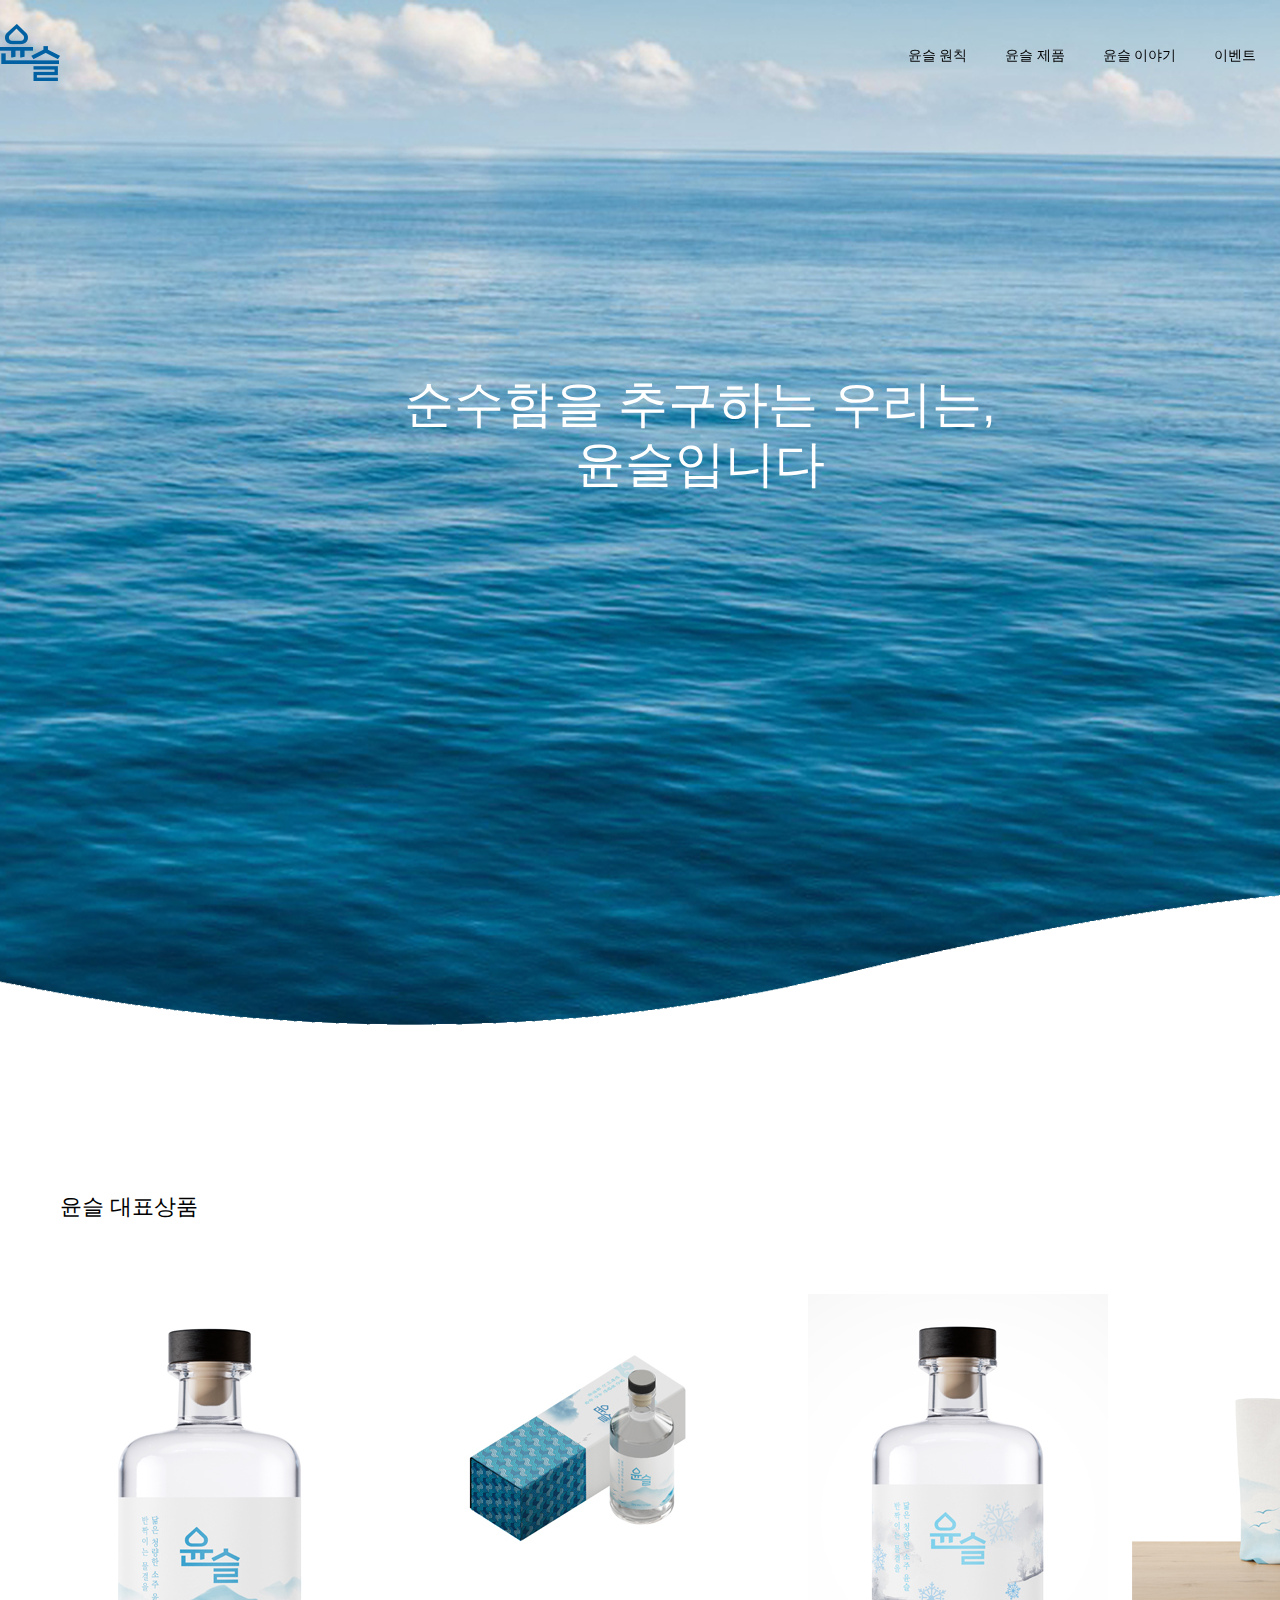
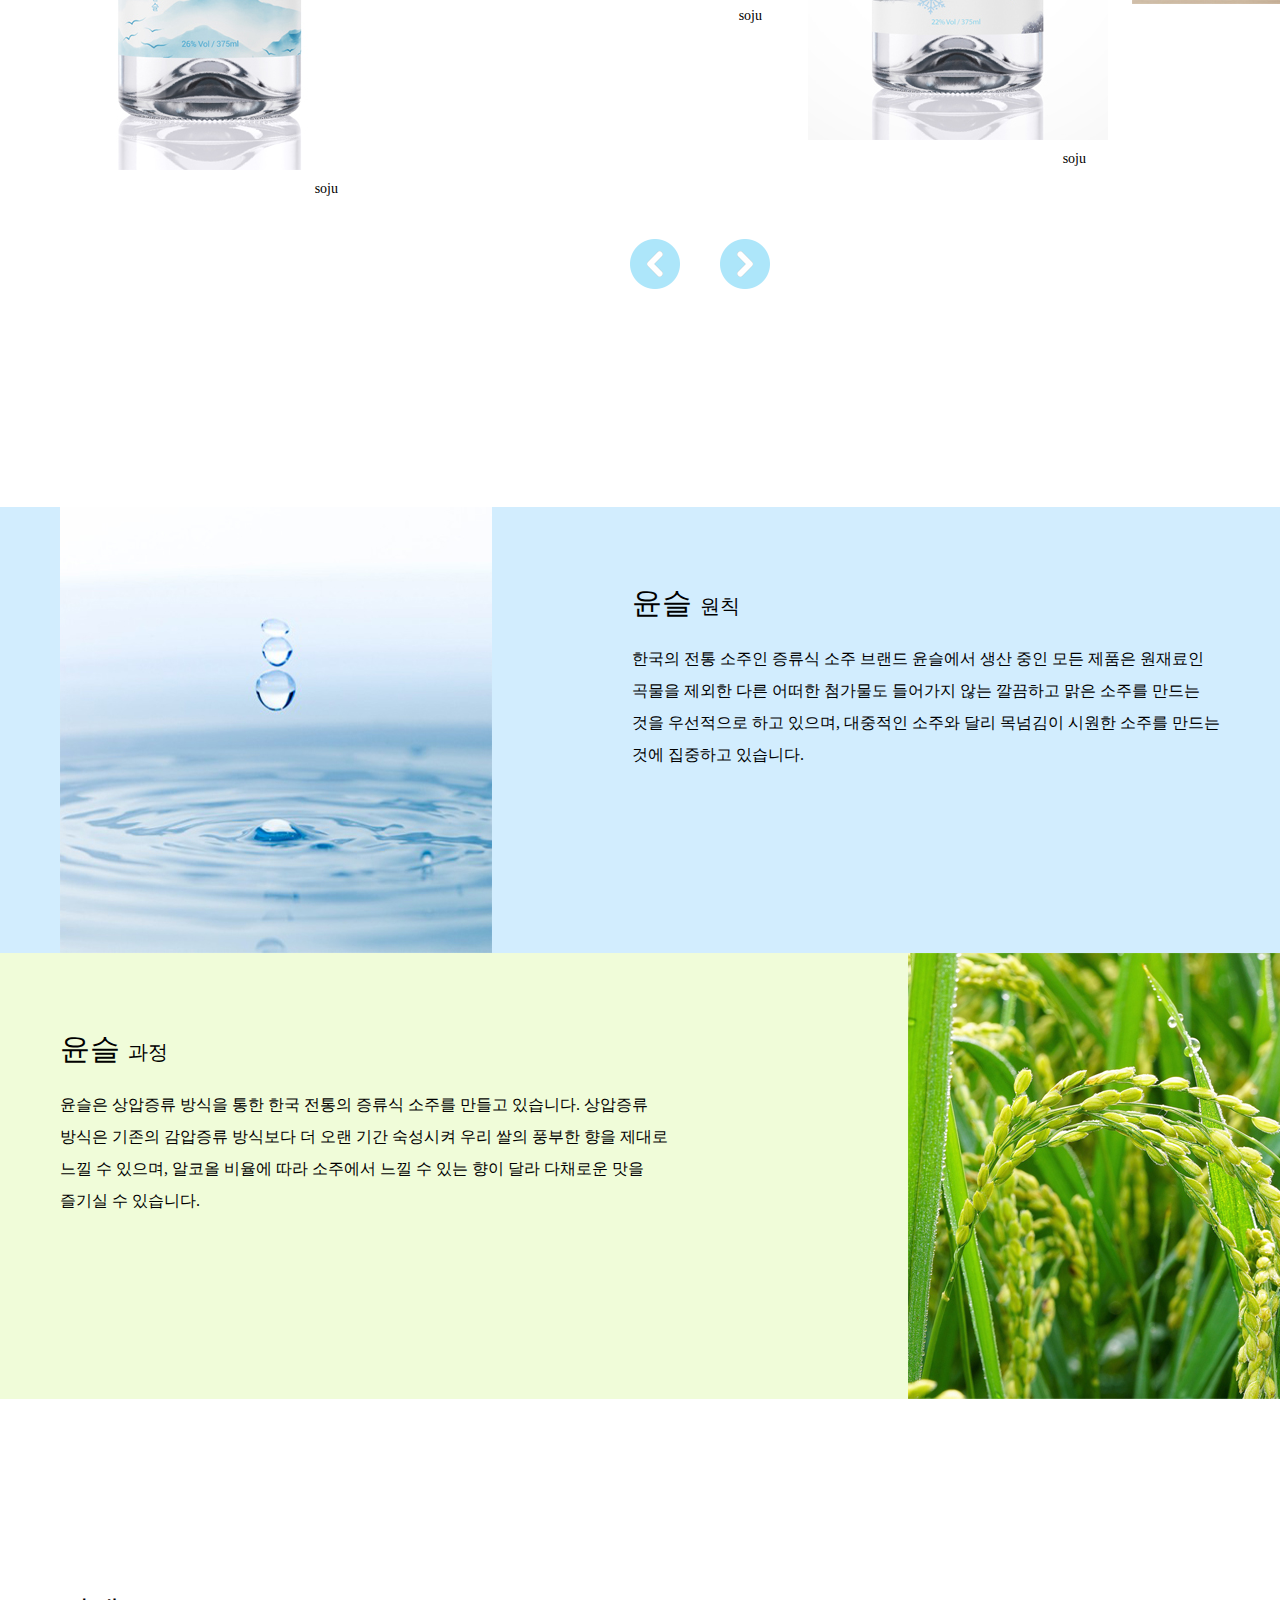
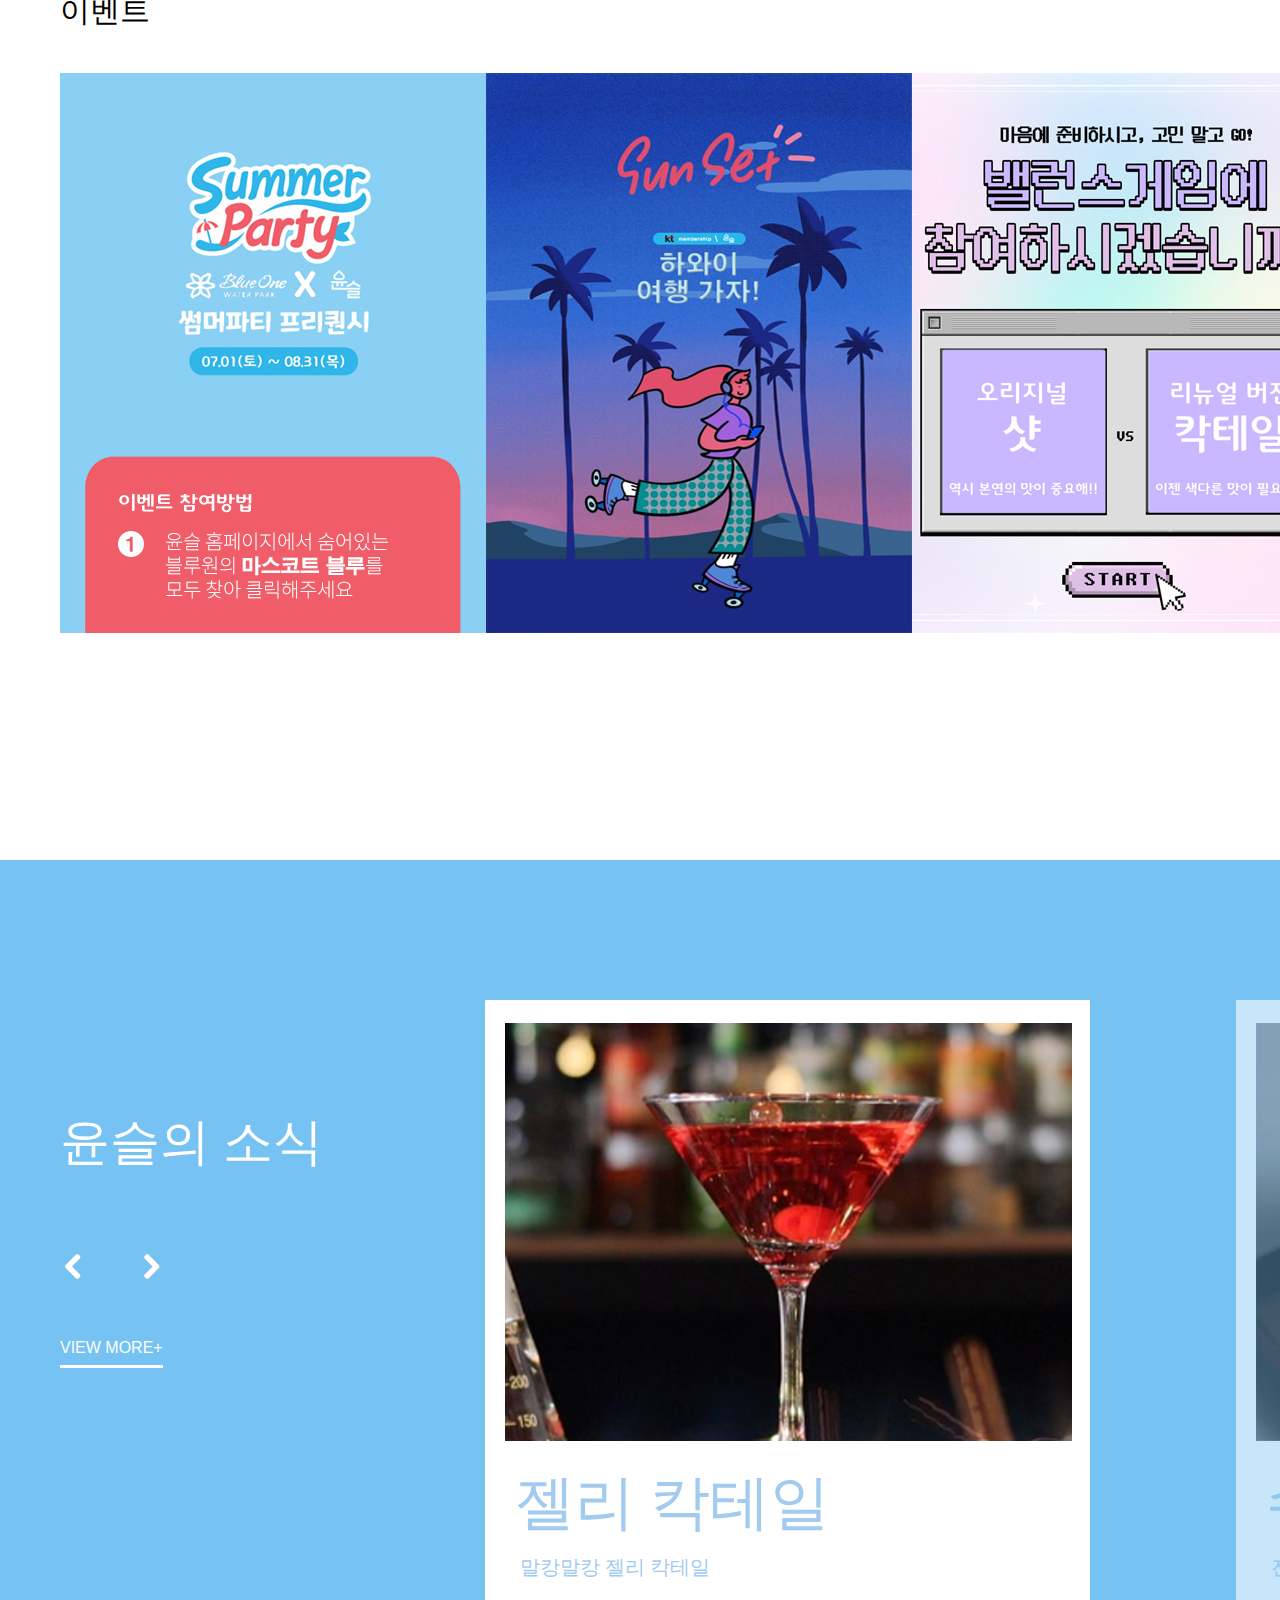
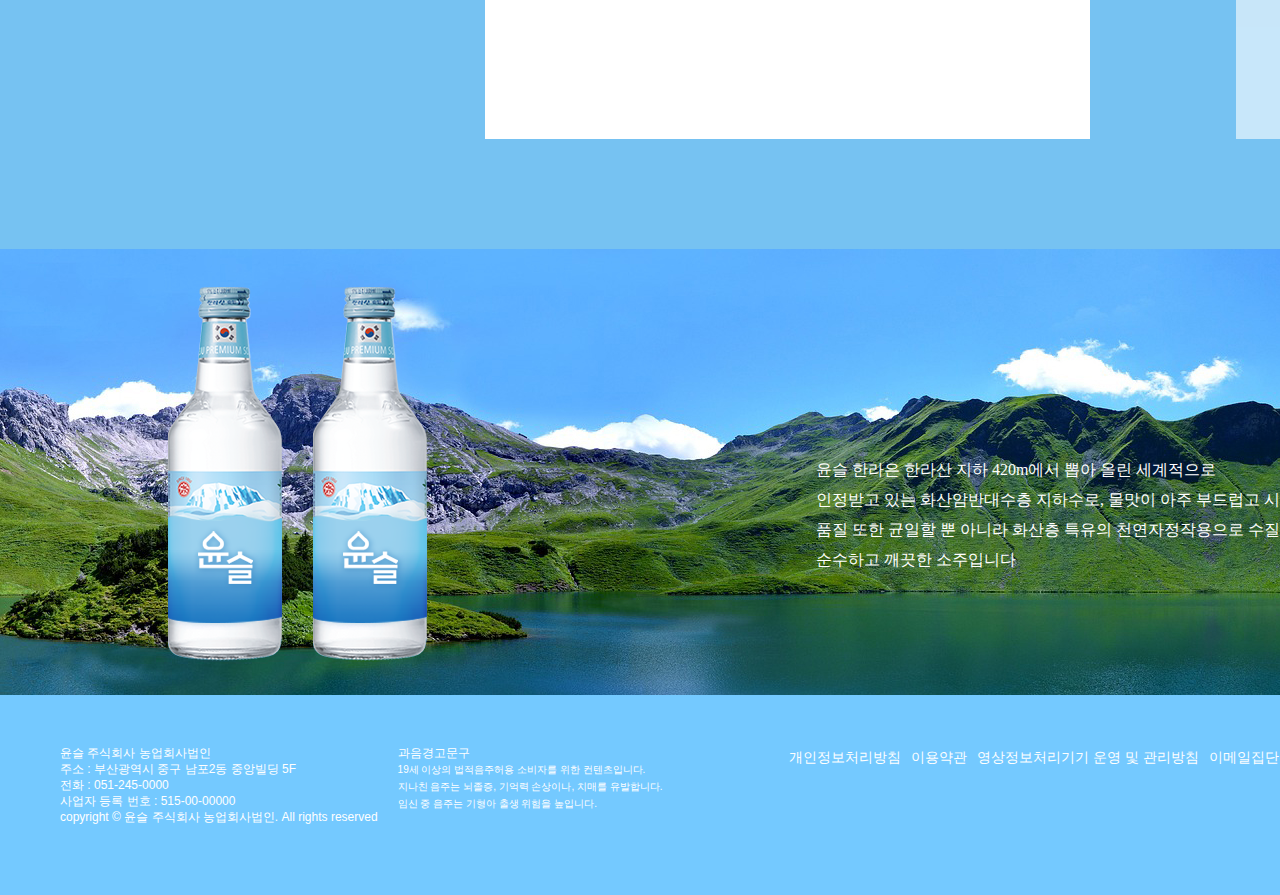
==== index.html @ ff60079a "Add files via upload" ====
<!DOCTYPE html>
<html lang="ko">
<head>
    <meta charset="UTF-8">
    <meta http-equiv="X-UA-Compatible" content="IE=edge">
    <meta name="viewport" content="width=1400">
    <title>윤슬</title>
    <link rel="icon" type="image/png" sizes="32x32" href="images/favicon.png">
    <link rel="stylesheet" href="css/style.css">
</head>
<body>
    <div id="header_wrap">
        <img src="images/new_header.png" alt="header_bacground">
        <p>순수함을 추구하는 우리는,<br>
            윤슬입니다</p>
        <div class="header">
            <div class="top">
                <h1><a href="index.html"><img src="images/logo.png" alt="윤슬logo"></a></h1>
                <ul class="gnb">
                    <li>
                        <a href="javascript:return flase">윤슬 원칙</a>
                        <div class="sub_wrap">
                            <div class="sub">
                                <div class="sub_inner">
                                    <ul>
                                        <li><a href="javascript:return flase">회사소개</a></li>
                                        <li><a href="javascript:return flase">BI</a></li>
                                    </ul>
                                </div>
                            </div>
                        </div>
                    </li>
                    <li>
                        <a href="javascript:return flase">윤슬 제품</a>
                        <div class="sub_wrap">
                            <div class="sub">
                                <div class="sub_inner">
                                    <ul>
                                        <li><a href="javascript:return flase">DRINK</a></li>
                                        <li><a href="javascript:return flase">ACC</a></li>
                                    </ul>
                                </div>
                            </div>
                        </div>
                    </li>
                    <li>
                        <a href="javascript:return flase">윤슬 이야기</a>
                        <div class="sub_wrap">
                            <div class="sub">
                                <div class="sub_inner">
                                    <ul>
                                        <li><a href="javascript:return flase">NEWS</a></li>
                                    </ul>
                                </div>
                            </div>
                        </div>
                    </li>
                    <li>
                        <a href="javascript:return flase">이벤트</a>
                        <div class="sub_wrap">
                            <div class="sub">
                                <div class="sub_inner">
                                    <ul>
                                        <li><a href="javascript:return flase">공지사항</a></li>
                                        <li><a href="javascript:return flase">매장</a></li>
                                        <li><a href="javascript:return flase">Contact Us</a></li>
                                    </ul>
                                </div>
                            </div>
                        </div>
                    </li>
                </ul>
            </div>
        </div>
    </div>
    <div id="product_wrap">
        <div class="product">
            <div class="left_btn1"><img src="images/left_arrow.png" alt="" class="left_btn"></div>
            <div class="right_bnt1"><img src="images/right_arrow.png" alt="" class="right_btn"></div>
            <p>윤슬 대표상품</p>
            <ul>
                <li>
                    <a href="javascript:return flase"><img src="images/summer2.jpg" alt=""></a>
                    <p>soju</p>
                </li>
                <li>
                    <a href="javascript:return flase"><img src="images/bottle_box1.jpg" alt=""></a>
                    <p>soju</p>
                </li>
                <li>
                    <a href="javascript:return flase"><img src="images/winter2.jpg" alt=""></a>
                    <p>soju</p>
                </li>
                <li>
                    <a href="javascript:return flase"><img src="images/eco_bag1.jpg" alt=""></a>
                    <p>eco bag</p>
                </li>
                <li>
                    <a href="javascript:return flase"><img src="images/mug1.jpg" alt=""></a>
                    <p>mug</p>
                </li>
            </ul>
        </div>
    </div>
    <div id="brand">
        <div class="brand1">
            <div class="brand1_inner">
                <img src="images/water_1.jpg" alt="water_1">
                <div>
                    <p>윤슬 <span>원칙</span></p>
                    <p>한국의 전통 소주인 증류식 소주 브랜드 윤슬에서 생산 중인 모든 제품은 원재료인<br>
                        곡물을 제외한 다른 어떠한 첨가물도 들어가지 않는 깔끔하고 맑은 소주를 만드는<br>
                        것을 우선적으로 하고 있으며, 대중적인 소주와 달리 목넘김이 시원한 소주를 만드는<br>
                        것에 집중하고 있습니다.</p>
                </div>
            </div>
        </div>
        <div class="brand2">
            <div class="brand2_inner">
                <div>
                    <p>윤슬 <span>과정</span></p>
                    <p>윤슬은 상압증류 방식을 통한 한국 전통의 증류식 소주를 만들고 있습니다. 상압증류<br>
                        방식은 기존의 감압증류 방식보다 더 오랜 기간 숙성시켜 우리 쌀의 풍부한 향을 제대로<br>
                        느낄 수 있으며, 알코올 비율에 따라 소주에서 느낄 수 있는 향이 달라 다채로운 맛을<br>
                        즐기실 수 있습니다.</p>
                </div>
                <img src="images/rice.jpg" alt="rice">
            </div>
        </div>
    </div>
    <div id="event">
        <p>이벤트</p>
        <ul>
            <li>
                <a href="javascript:return flase">
                    <div class="event_img">
                        <img src="images/event1.jpg" alt="">
                    </div>
                    <div class="event_text1">
                        <p>윤슬 이벤트1</p>
                        <p>윤슬 썸머파티 프리퀀시</p>
                    </div>
                    <div class="event_text2">
                        <p>이벤트 참여하기</p>
                    </div>
                </a>
            </li>
            <li>
                <a href="javascript:return flase">
                    <div class="event_img">
                        <img src="images/event2.jpg" alt="">
                    </div>
                    <div class="event_text1">
                        <p>윤슬 이벤트2</p>
                        <p>올해는 해외여행 가자!!</p>
                    </div>
                    <div class="event_text2">
                        <p>이벤트 참여하기</p>
                    </div>
                </a>
            </li>
            <li>
                <a href="javascript:return flase">
                    <div class="event_img">
                        <img src="images/event3.jpg" alt="">
                    </div>
                    <div class="event_text1">
                        <p>윤슬 이벤트3</p>
                        <p>두근두근 밸런스게임</p>
                    </div>
                    <div class="event_text2">
                        <p>이벤트 참여하기</p>
                    </div>
                </a>
            </li>
        </ul>
    </div>
    <div id="news_wrap">
        <div class="news">
            <p>윤슬의 소식</p>
            <div>
                <div class="left_btn2"><img src="images/left_btn2.png" alt=""></div>
                <div class="right_btn2"><img src="images/right_btn2.png" alt=""></div>
                <!-- <a href="" class="left_btn2"><img src="images/left_btn2.png" alt=""></a>
                <a href="" class="right_btn2"><img src="images/right_btn2.png" alt=""></a> -->
            </div>
                <a href="" class="view_more">VIEW MORE+</a>
            <div class="slide">
                <div class="slide1">
                    <div class="box1">
                        <a href="javascript:return flase">
                            <div>
                                <img src="images/story_img1.jpg" alt="">
                            </div>
                            <p>젤리 칵테일</p>
                            <p>말캉말캉 젤리 칵테일</p>
                        </a>
                    </div>
                    <div class="box2">
                        <a href="javascript:return flase">
                            <div>
                                <img src="images/story_img.jpg" alt="">
                            </div>
                            <p>수정과</p>
                            <p>전통 음료 수정과를 칵테일로 표현한 '코리안 스윗 드림'</p>
                        </a>
                    </div>
                </div>
                <div class="slide2">
                    <div class="box1">
                        <a href="javascript:return flase">
                            <div>
                                <img src="images/story_img.jpg" alt="">
                            </div>
                            <p>수정과</p>
                            <p>전통 음료 수정과를 칵테일로 표현한 '코리안 스윗 드림'</p>
                        </a>
                    </div>
                    <div class="box2">
                        <a href="javascript:return flase">
                            <div>
                                <img src="images/story_img1.jpg" alt="">
                            </div>
                            <p>젤리 칵테일</p>
                            <p>말캉말캉 젤리 칵테일</p>
                        </a>
                    </div>
                </div>
            </div>
        </div>
    </div>
    <div id="banner">
        <img src="images/banner.jpg" alt="">
        <img src="images/bottle.png" alt="">
        <img src="images/bottle.png" alt="">
        <p>윤슬 한라은  한라산 지하 420m에서 뽑아 올린 세계적으로<br>
            인정받고 있는 화산암반대수층 지하수로, 물맛이 아주 부드럽고 시원하며<br>
            품질 또한 균일할 뿐 아니라 화산층 특유의 천연자정작용으로 수질이 매우<br>
            순수하고 깨끗한 소주입니다</p>
    </div>
    <div id="footer_wrap">
        <div class="footer">
            <p>윤슬 주식회사 농업회사법인<br>
                주소 : 부산광역시 중구 남포2동 중앙빌딩 5F<br>
                전화 : 051-245-0000<br>
                사업자 등록 번호 : 515-00-00000<br>
                copyright &copy; 윤슬 주식회사 농업회사법인. All rights reserved
             </p>
             <p>과음경고문구<br>
                <span>19세 이상의 법적음주허용 소비자를 위한 컨텐츠입니다.<br>
                      지나친 음주는 뇌졸증, 기억력 손상이나, 치매를 유발합니다.<br>
                      임신 중 음주는 기형아 출생 위험을 높입니다.
                </span>
             </p>
             <ul>
                 <li><a href="#">개인정보처리방침</a></li>
                 <li><a href="#">이용약관</a></li>
                 <li><a href="#">영상정보처리기기 운영 및 관리방침</a></li>
                 <li><a href="#">이메일집단수집거부</a></li>
             </ul>
        </div>
    </div>
    <!-- javascript -->
    <script src="js/jquery-3.6.4.min.js"></script>
    <script src="js/script.js"></script>
</body>
</html>
---- css/style.css ----
@charset "UTF-8";
*{margin: 0; padding: 0;}
ol, ul{list-style: none;}
a{color: black; text-decoration: none;}
body{
    min-width: 1400px;
    font-size: 14px;
    color: black;
    line-height: 24px;
    font-family: Arial, Helvetica, sans-serif;
}
body::-webkit-scrollbar{
    width: 12px;
    height: 8px;
}
body::-webkit-scrollbar-track{
    background-color: rgba(187, 217, 243, 1);
    border-left: 5px white solid;
    border-right: 5px white solid;
}
body::-webkit-scrollbar-thumb{
    background-color: rgba(187, 217, 243, 1);
    border-radius: 20px;
}
/* header_wrap */
#header_wrap{
    position: relative;
    height: 1025px;
    box-sizing: border-box;
    text-align: center;
    overflow: hidden;
    z-index: 9;
}
#header_wrap>img{
    position: absolute;
    top: 0;
    left: 50%;
    margin-left: -960px;
}
#header_wrap>p{
    position: absolute;
    font-size: 50px;
    line-height: 60px;
    color: white;
    top: 374px;
    left: 50%;
    margin-left: -296px;
}
.header{
    width: 100%;
    height: 104px;
    background-color: rgba(255, 255, 255, 0);
    position: fixed;
    top: 0;
    left: 0;
}
.header_scrolled{background-color: rgba(255, 255, 255, 1)}
.top{
    margin: 0 auto;
    width: 1280px;
    height: 104px;
}
.top>h1{
    float: left;
    padding-top: 22px;
}
.gnb{
    float: right;
    padding: 44px 5px 0 0;
}
.gnb>li{
    float: left;
    font-family: '제주명조';
}
.gnb>li>a{
    display: block;
    padding: 0 19px 36px 19px;
}
.sub_wrap{
    position: fixed;
    top: 90px;
    left: 0;
    width: 100%;
    height: 68px;
    z-index: 9;
    text-align: center;
    background-color: rgba(210, 238, 254, 0.5);
}
.sub{
    width: 1280px;
    margin: 0 auto;
}
.sub_inner ul{
    display: inline-block;
}
.sub_inner ul li{
    float: left;
    padding-top: 22px;
    padding-bottom: 22px;
}
.sub_inner ul li a{
    display: block;
    margin: 0 50px;
}
.sub_scrolled{
    background-color: rgba(210, 238, 254, 1);
}
/* product_wrap */
#product_wrap{
    width: 100%;
    height: 1082px;
    overflow: hidden;
}
.product{
    width: 1280px;
    height: 100%;
    margin: 0 auto;
    box-sizing: border-box;
    padding: 170px 0 260px 0;
    position: relative;
}
.product>a{
    display: block;
}
.left_btn{
    width: 50px;
    position: absolute;
    top: 814px;
    left: 50%;
    margin-left: -70px;
}
.right_btn{
    width: 50px;
    position: absolute;
    top: 814px;
    left: 50%;
    margin-left: 20px;
}
.product>p{
    font-size: 22px;
    padding-bottom: 75px;
    font-family: 'SUITE';
}
.product ul{
    position: absolute;
    top: 269px;
    left: 50%;
    margin-left: -640px;
    width: 2000px;
    overflow: visible;
}
.product ul li{
    float: left;
    width: 300px;
    height: 476px;
    margin-right: 24px;
    text-align: right;
}
.product ul li:nth-child(2n){
    width: 400px;
    height: 310px;
}
.product ul li a{
    width: 100%;
    display: block;
}
.product ul li:nth-child(2n) a{
    display: block;
    width: 400px;
    height: 310px;
}
.product ul li p{
    font-family: 'Noto Serif KR';
    padding-right: 22px;
}
/* brand */
#brand{
    width: 100%;
    height: 892px;
    margin: 0 auto;
    font-family: '부크크 명조';
}
#brand span{
    font-size: 20px;
}
.brand1{
    background-color: #D2EDFE;
}
.brand2{
    background-color: rgb(240, 252, 217);
}
.brand1, .brand2{
    width: 100%;
    height: 446px;
}
.brand1_inner, .brand2_inner{
    width: 1280px;
    height: 446px;
    margin: 0 auto;
}
.brand1_inner img, .brand2_inner img{
    width: 432px;
    height: 446px;
}
.brand1_inner p:nth-child(1), .brand2_inner p:nth-child(1){
    font-size: 30px;
    padding-bottom: 25px;
}
.brand1_inner div, .brand2_inner div{
    float: left;
    padding-top: 84px;
}
.brand1_inner p:nth-child(2), .brand2_inner p:nth-child(2){
    font-size: 16px;
    font-weight: 300;
    line-height: 32px;
}
.brand1_inner img{
    float: left;
}
.brand1_inner div{
    padding-left: 140px;
}
.brand2_inner img{
    float: right;
}
/* event */
#event{
    width: 1280px;
    height: 1061px;
    margin: 0 auto;
    box-sizing: border-box;
    padding: 200px 0;
}
#event>p{
    font-size: 30px;
    padding-bottom: 50px;
}
#event ul{
    display: inline-block;
    width: 1280px;
    height: 560px;
    text-align: center;
}
#event ul li{
    position: relative;
    width: 426px;
    height: 560px;
    float: left;
}
#event ul li a{
    display: block;
    color: white;
    font-family: 'Noto Sans KR';
}
.event_img{
    position: absolute;
    overflow: hidden;
    top: 0;
    left: 0;
    width: 100%;
    height: 100%;
}
.event_text1{
    width: 100%;
    height: 100%;
    position: absolute;
    top: 0;
    left: 0;
    text-align: right;
    background-color: rgba(0, 0, 0, 0.6);
    opacity: 0;
    transition: opacity 0.5s;
}
.event_text1 p:nth-child(1){
    padding: 50px 25px 10px 0;
    font-size: 16px;
}
.event_text1 p:nth-child(2){
    font-size: 25px;
    padding-right: 25px;
}
.event_text2{
    width: 100%;
    height: 100%;
    position: absolute;
    top: 0;
    left: 0;
    opacity: 0;
    transition: opacity 0.5s;
}
#event ul li:hover .event_text1, #event ul li:hover .event_text2{
    opacity: 1;
    transition: opacity 0.5s;
}
.event_text2 p{
    display: inline-block;
    margin-top: 268px;
    background-color: #707070;
    padding: 5px 10px;
}
/* news_wrap */
#news_wrap{
    height: 989px;
    background-color: #76C2F2;
    overflow: hidden;
}
.news{
    width: 1280px;
    height: 100%;
    margin: 0 auto;
    box-sizing: border-box;
    padding: 150px 0 100px 0;
    position: relative;
}
.news>p{
    padding: 120px 0 100px 0;
    font-size: 50px;
    font-family: 'Noto Serif KR';
    color: white;
}
.view_more{
    display: inline-block;
    font-size: 16px;
    color: white;
    padding-bottom: 5px;
    border-bottom: 3px white solid;
}
.left_btn2{
    display: inline-block;
    margin: 0;
}
.left_btn2 img{
    width: 25px;
}
.right_btn2{
    display: inline-block;
    margin:  0 50px 0;
}
.right_btn2 img{
    width: 25px;
}
.news>div{
    padding-bottom: 50px;
}
.slide{
    position: absolute;
    top: 140px;
    left: 50%;
    margin-left: -215px;
    height: 739px;
    width: 1356px;
    height: 739px;
    overflow: visible;
}
.slide1{
    position: relative;
    display: block;
    width: 1356px;
    height: 739px;
}
.box1{
    display: inline-block;
    width: 605px;
    height: 739px;
    background-color: white;
    margin-right: 142px;
}
.box1 a{
    box-sizing: border-box;
    padding-top: 23px;
    display: block;
    width: 605px;
    height: 739px;
}
.box1 a div{
    width: 567px;
    height: 418px;
    margin: 0px 20px 0 20px;
    overflow: hidden;
}
.box1 p:nth-child(2){
    font-size: 60px;
    padding: 50px 0 40px 30px;
    font-family: '제주명조';
    color: #A2CBEF;
}
.box1 p:nth-child(3){
    padding-left: 35px;
    font-size: 20px;
    font-family: '함초롱바탕';
    color: #A2CBEF;
}

.box1 a div img{
    transform: scale(1);
    transition: transform 1s;
}
.box1 a:hover img{
    transform: scale(1.1);
    transition: transform 1s;
}
.box2{
    opacity: 0.6;
    width: 605px;
    height: 739px;
    background-color: white;
    display: inline-block;
}
.box2 a{
    box-sizing: border-box;
    padding-top: 23px;
    display: block;
    width: 605px;
    height: 739px;
}
.box2 a div{
    width: 567px;
    height: 418px;
    margin: 0px 20px 0 20px;
    overflow: hidden;
}
.box2 p:nth-child(2){
    font-size: 60px;
    padding: 50px 0 40px 30px;
    font-family: '제주명조';
    color: #A2CBEF;
}
.box2 p:nth-child(3){
    padding-left: 35px;
    font-size: 20px;
    font-family: '함초롱바탕';
    color: #A2CBEF;
}
.box2 a div img{
    transform: scale(1);
    transition: transform 1s;
}
.box2 a:hover img{
    transform: scale(1.1);
    transition: transform 1s;
    .product ul li a img:nth-child(2n){
        width: 400px;
        height: 310px;
    }
}
.slide2{
    position: absolute;
    top: 0;
    left: 0;
}
/* .news ul{
    position: absolute;
    top: 140px;
    left: 50%;
    margin-left: -215px;
    width: 2250px;
    height: 739px;
    overflow: visible;
}
.news ul li{
    width: 605px;
    height: 739px;
    background-color: white;
    float: left;
    margin-right: 142px;
}
.news ul li:nth-child(2), .news ul li:nth-child(3){
    opacity: 0.6;
}
.news ul li a{
    width: 605px;
    height: 739px;
    display: block;
}
.news ul li a div{
    width: 567px;
    height: 418px;
    margin: 23px 20px 0 20px;
    overflow: hidden;
}
.news ul li a div img{
    transform: scale(1);
    transition: transform 1s;
}
.news ul li:hover img{
    transform: scale(1.1);
    transition: transform 1s;
}
.news ul li p:nth-child(2){
    font-size: 60px;
    padding: 50px 0 40px 30px;
    font-family: '제주명조';
    color: #A2CBEF;
}
.news ul li p:nth-child(3){
    padding-left: 35px;
    font-size: 20px;
    font-family: '함초롱바탕';
    color: #A2CBEF;
} */
/* banner */
#banner{
    position: relative;
    height: 446px;
    overflow: hidden;
}
#banner img:nth-child(1){
    position: absolute;
    top: 0;
    left: 50%;
    margin-left: -960px;
}
#banner img:nth-child(2){
    position: absolute;
    top: 38px;
    left: 50%;
    margin-left: -532px;
}
#banner img:nth-child(3){
    position: absolute;
    top: 38px;
    left: 50%;
    margin-left: -387px;
}
#banner p{
    position: absolute;
    top: 206px;
    left: 50%;
    margin-left: 116px;
    color: white;
    font-size: 16px;
    line-height: 30px;
    font-family: '제주명조';
}
/* footer_wrap */
#footer_wrap{
    height: 200px;
    background-color: #74C9FF;
}
.footer{
    width: 1280px;
    margin: 0 auto;
    box-sizing: border-box;
    padding: 50px 0 0;
}
.footer p{
    font-size: 12px;
    color: white;
    float: left;
    line-height: 16px;
    margin-right: 20px;
}
.footer span{
    font-size: 10px;
}
.footer ul{
    float: right;
}
.footer ul li{
    float: left;
}
.footer ul li a{
    display: block;
    color: white;
    padding: 0 5px;
}
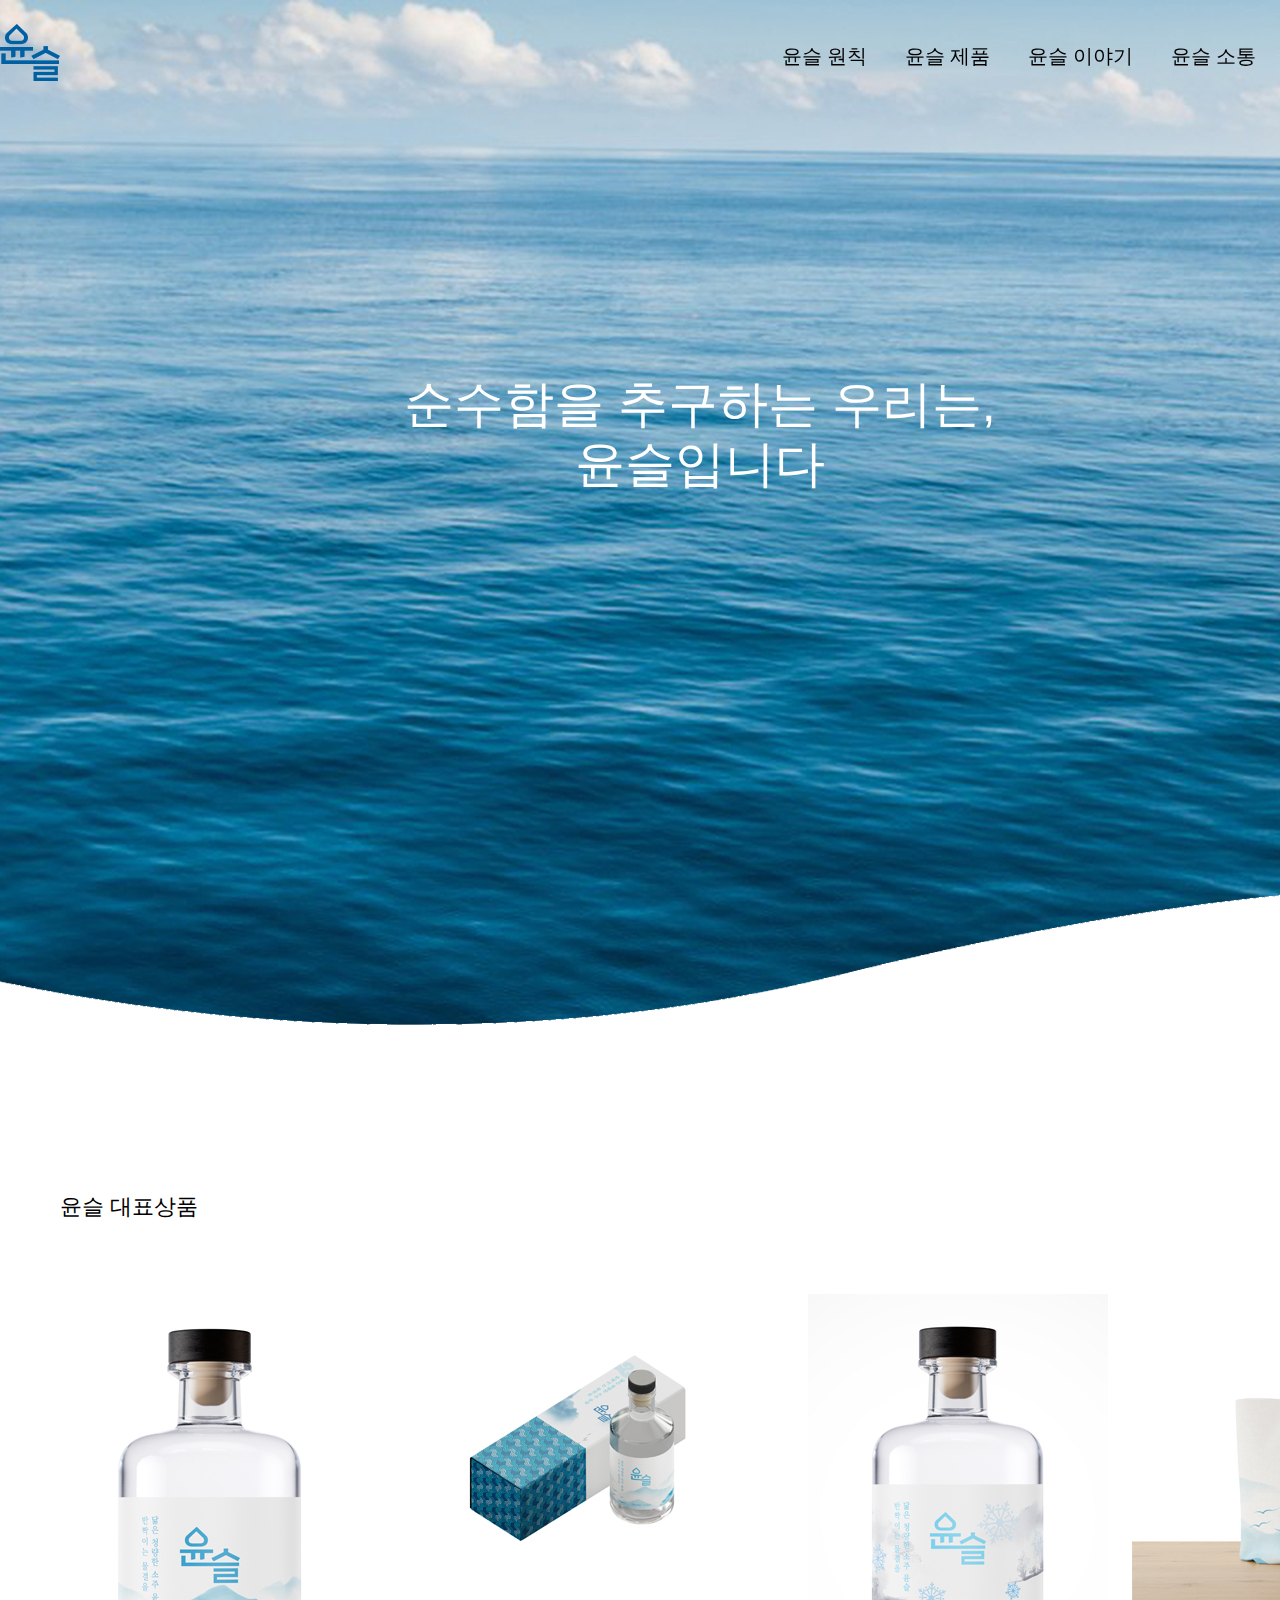
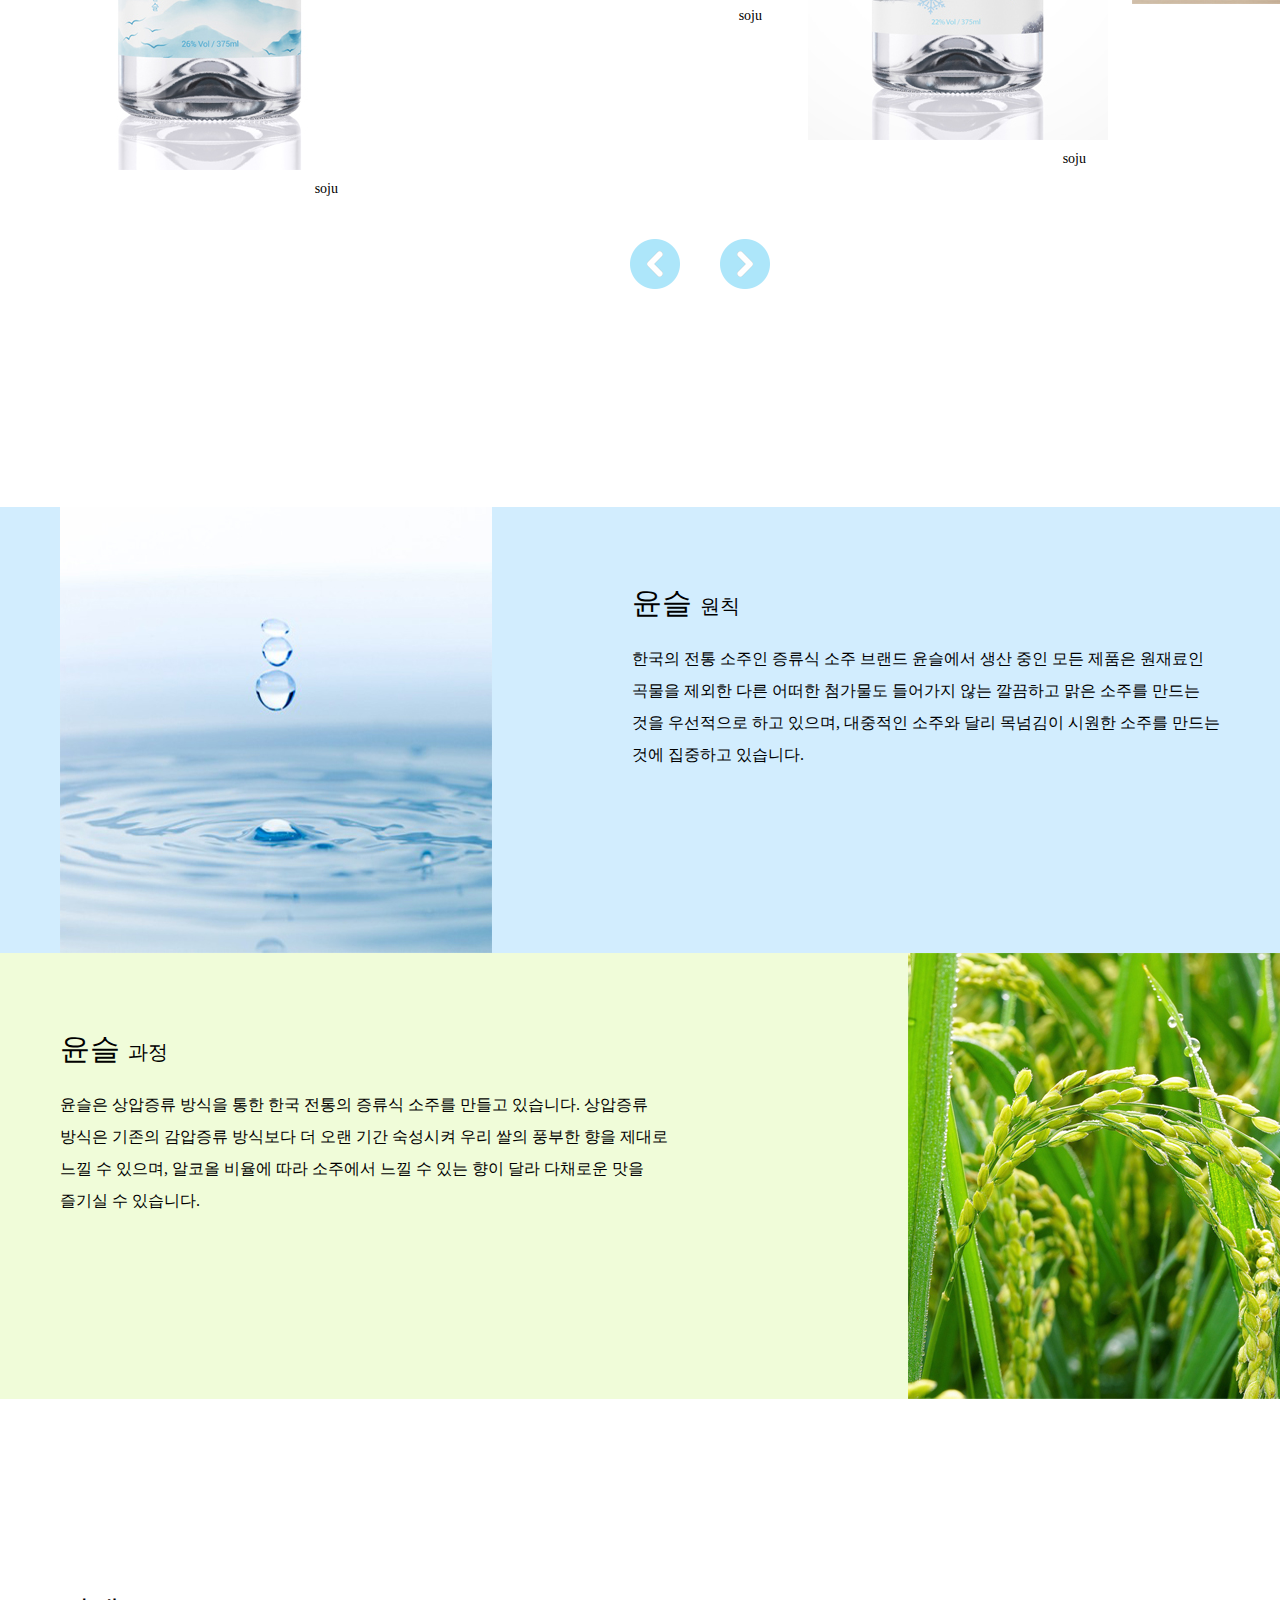
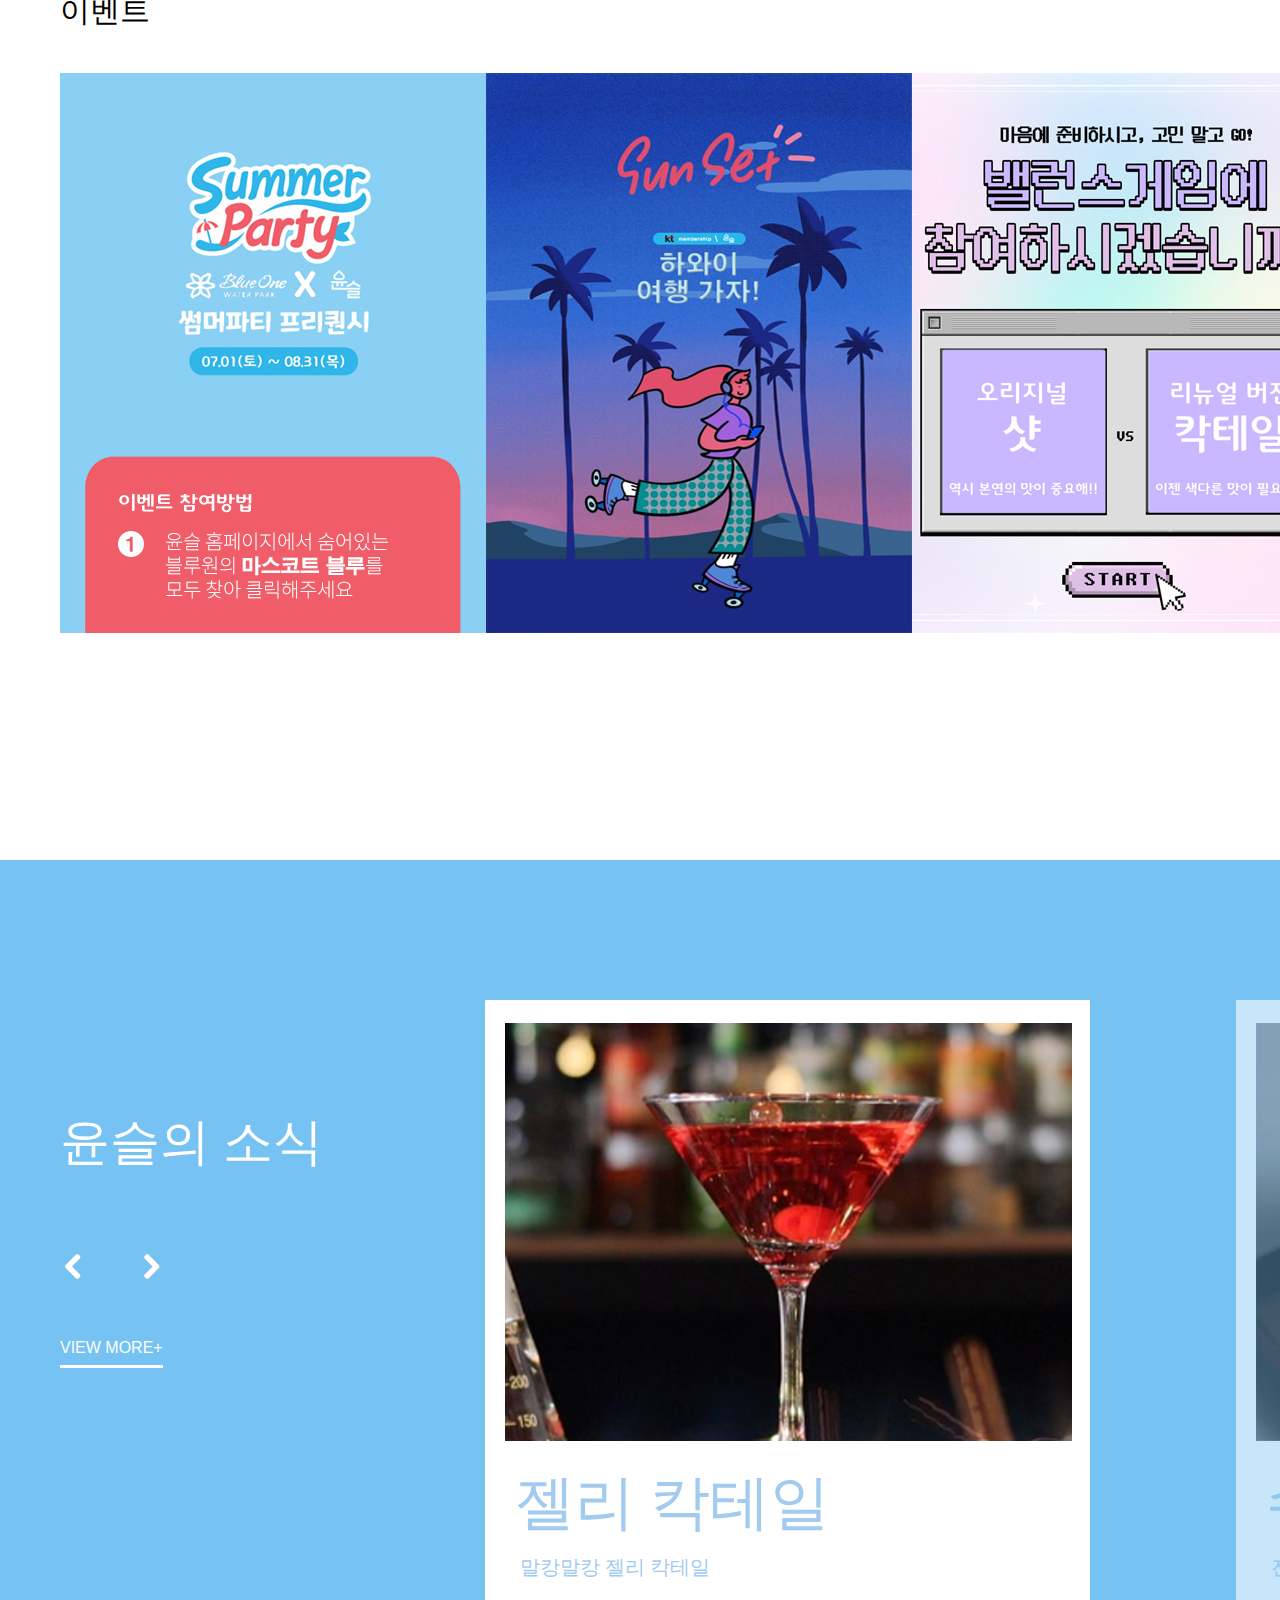
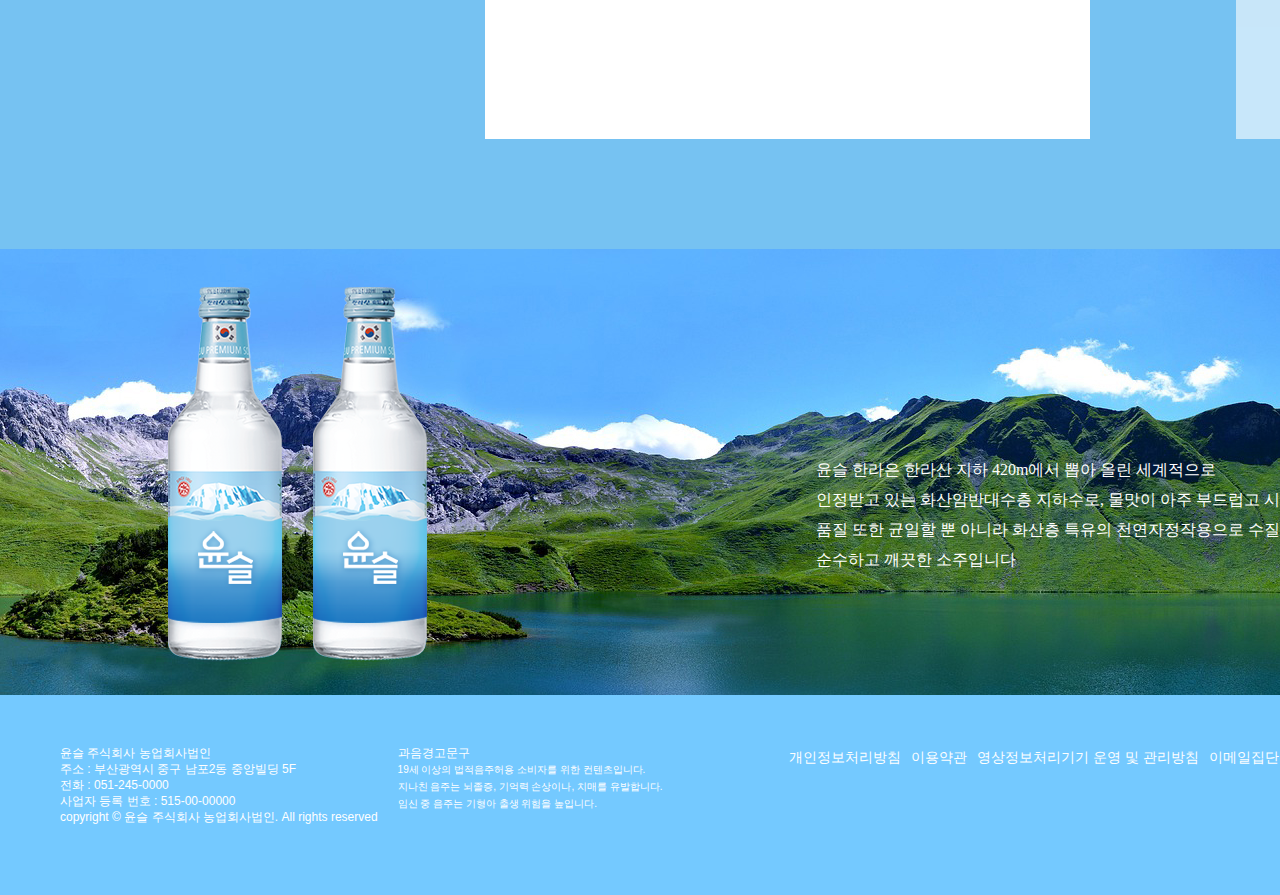
==== commit 67cc57cf: "Add files via upload" ====
--- a/index.html
+++ b/index.html
@@ -18,7 +18,7 @@
                 <h1><a href="index.html"><img src="images/logo.png" alt="윤슬logo"></a></h1>
                 <ul class="gnb">
                     <li>
-                        <a href="javascript:return flase">윤슬 원칙</a>
+                        <a href="brand.html">윤슬 원칙</a>
                         <div class="sub_wrap">
                             <div class="sub">
                                 <div class="sub_inner">
@@ -31,7 +31,7 @@
                         </div>
                     </li>
                     <li>
-                        <a href="javascript:return flase">윤슬 제품</a>
+                        <a href="product.html">윤슬 제품</a>
                         <div class="sub_wrap">
                             <div class="sub">
                                 <div class="sub_inner">
@@ -44,19 +44,19 @@
                         </div>
                     </li>
                     <li>
-                        <a href="javascript:return flase">윤슬 이야기</a>
-                        <div class="sub_wrap">
-                            <div class="sub">
-                                <div class="sub_inner">
-                                    <ul>
-                                        <li><a href="javascript:return flase">NEWS</a></li>
-                                    </ul>
-                                </div>
-                            </div>
-                        </div>
-                    </li>
-                    <li>
-                        <a href="javascript:return flase">이벤트</a>
+                        <a href="story.html">윤슬 이야기</a>
+                        <div class="sub_wrap">
+                            <div class="sub">
+                                <div class="sub_inner">
+                                    <ul>
+                                        <li><a href="javascript:return flase">NEWS & EVENT</a></li>
+                                    </ul>
+                                </div>
+                            </div>
+                        </div>
+                    </li>
+                    <li>
+                        <a href="notice.html">윤슬 소통</a>
                         <div class="sub_wrap">
                             <div class="sub">
                                 <div class="sub_inner">
@@ -181,8 +181,6 @@
             <div>
                 <div class="left_btn2"><img src="images/left_btn2.png" alt=""></div>
                 <div class="right_btn2"><img src="images/right_btn2.png" alt=""></div>
-                <!-- <a href="" class="left_btn2"><img src="images/left_btn2.png" alt=""></a>
-                <a href="" class="right_btn2"><img src="images/right_btn2.png" alt=""></a> -->
             </div>
                 <a href="" class="view_more">VIEW MORE+</a>
             <div class="slide">
--- a/css/style.css
+++ b/css/style.css
@@ -13,11 +13,6 @@
     width: 12px;
     height: 8px;
 }
-body::-webkit-scrollbar-track{
-    background-color: rgba(187, 217, 243, 1);
-    border-left: 5px white solid;
-    border-right: 5px white solid;
-}
 body::-webkit-scrollbar-thumb{
     background-color: rgba(187, 217, 243, 1);
     border-radius: 20px;
@@ -54,7 +49,7 @@
     top: 0;
     left: 0;
 }
-.header_scrolled{background-color: rgba(255, 255, 255, 1)}
+.header_scrolled{background-color: rgba(255, 255, 255, 1);}
 .top{
     margin: 0 auto;
     width: 1280px;
@@ -75,6 +70,8 @@
 .gnb>li>a{
     display: block;
     padding: 0 19px 36px 19px;
+    color: black;
+    font-size: 20px;
 }
 .sub_wrap{
     position: fixed;
@@ -129,12 +126,18 @@
     left: 50%;
     margin-left: -70px;
 }
+.left_btn:hover{
+    cursor: pointer;
+}
 .right_btn{
     width: 50px;
     position: absolute;
     top: 814px;
     left: 50%;
     margin-left: 20px;
+}
+.right_btn:hover{
+    cursor: pointer;
 }
 .product>p{
     font-size: 22px;
@@ -333,12 +336,18 @@
 .left_btn2 img{
     width: 25px;
 }
+.left_btn2:hover{
+    cursor: pointer;
+}
 .right_btn2{
     display: inline-block;
     margin:  0 50px 0;
 }
 .right_btn2 img{
     width: 25px;
+}
+.right_btn2:hover{
+    cursor: pointer;
 }
 .news>div{
     padding-bottom: 50px;
